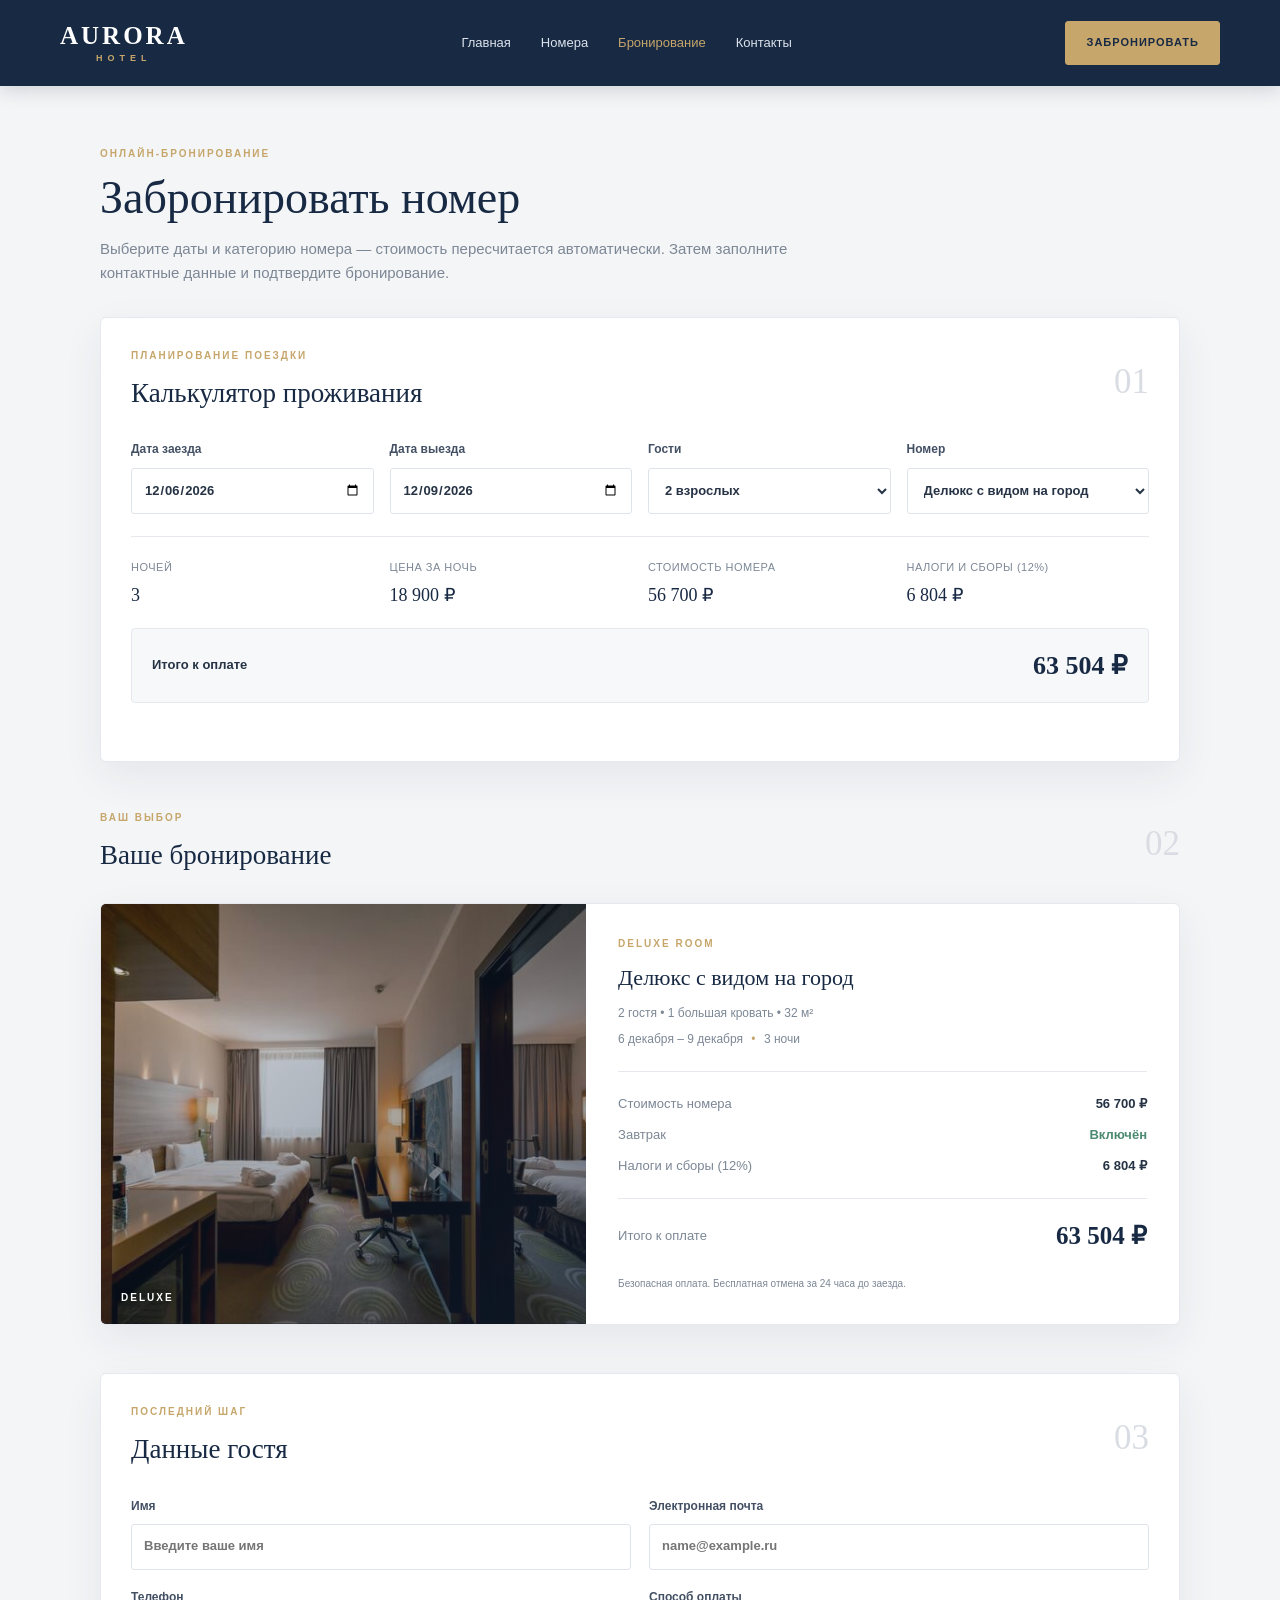
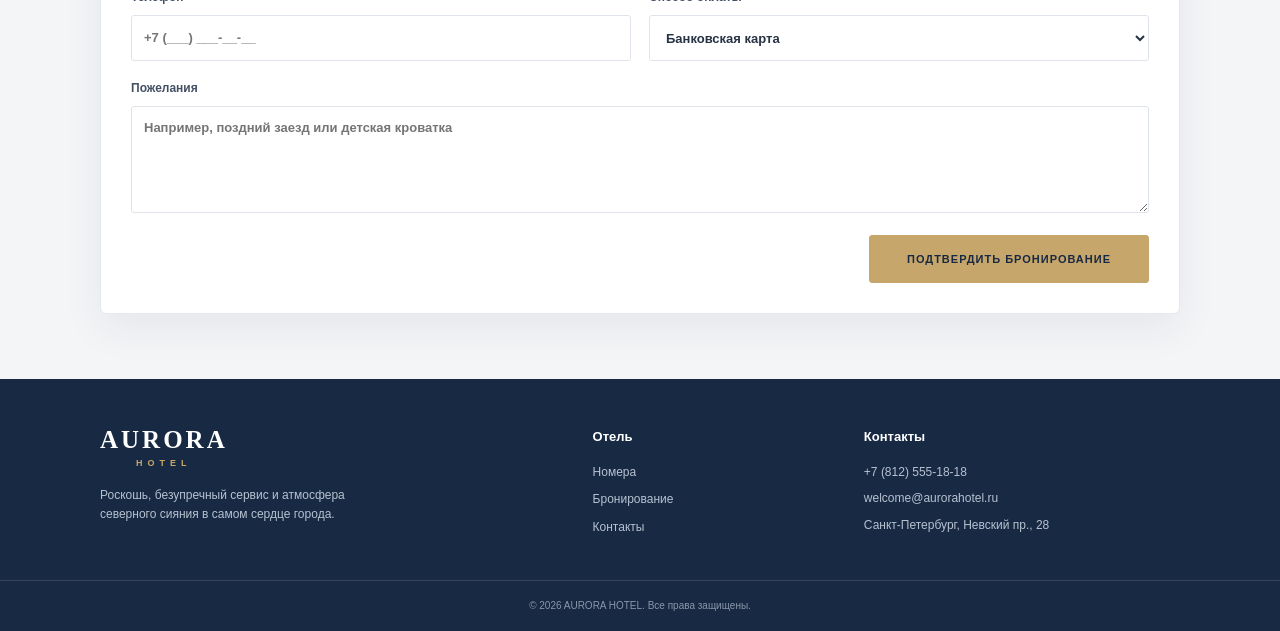
==== booking.html @ 2d05b04e "update" ====
<!DOCTYPE html>
<html lang="ru">
<head>
    <meta charset="UTF-8">
    <meta name="viewport" content="width=device-width, initial-scale=1.0">
    <title>AURORA HOTEL — Бронирование</title>
    <link rel="icon" type="image/svg+xml" href="data:image/svg+xml,%3Csvg xmlns='http://www.w3.org/2000/svg' viewBox='0 0 100 100'%3E%3Crect width='100' height='100' fill='%23172943'/%3E%3Ctext x='50' y='70' font-family='Georgia' font-size='64' fill='%23c6a66b' text-anchor='middle'%3EA%3C/text%3E%3C/svg%3E">
    <link rel="stylesheet" href="styles.css">
</head>
<body>
    <header class="site-header">
        <div class="header-inner">
            <a class="logo" href="index.html">AURORA<span>HOTEL</span></a>
            <nav class="main-nav">
                <a href="index.html">Главная</a>
                <a href="rooms.html">Номера</a>
                <a href="booking.html" class="active">Бронирование</a>
                <a href="contacts.html">Контакты</a>
            </nav>
            <a class="header-button" href="#calculator">Забронировать</a>
        </div>
    </header>

    <main class="container">
        <section class="page-hero">
            <p class="eyebrow">ОНЛАЙН-БРОНИРОВАНИЕ</p>
            <h1>Забронировать номер</h1>
            <p class="intro-text">Выберите даты и категорию номера — стоимость пересчитается автоматически. Затем заполните контактные данные и подтвердите бронирование.</p>
        </section>

        <section class="panel booking-panel" id="calculator">
            <div class="section-heading">
                <div>
                    <p class="eyebrow">ПЛАНИРОВАНИЕ ПОЕЗДКИ</p>
                    <h2>Калькулятор проживания</h2>
                </div>
                <span class="step-number">01</span>
            </div>
            <div class="booking-grid">
                <label class="field">
                    <span>Дата заезда</span>
                    <input type="date" id="calc-checkin">
                </label>
                <label class="field">
                    <span>Дата выезда</span>
                    <input type="date" id="calc-checkout">
                </label>
                <label class="field">
                    <span>Гости</span>
                    <select id="calc-guests">
                        <option value="1">1 взрослый</option>
                        <option value="2" selected>2 взрослых</option>
                        <option value="3">2 взрослых + 1 ребёнок</option>
                        <option value="4">2 взрослых + 2 ребёнка</option>
                    </select>
                </label>
                <label class="field">
                    <span>Номер</span>
                    <select id="calc-room">
                        <option value="standard">Стандарт</option>
                        <option value="deluxe" selected>Делюкс с видом на город</option>
                        <option value="premier">Премьер с террасой</option>
                        <option value="family">Семейный люкс</option>
                    </select>
                </label>
            </div>

            <div class="calc-summary">
                <div class="calc-result-grid">
                    <div class="calc-cell">
                        <span>Ночей</span>
                        <strong id="calc-nights">—</strong>
                    </div>
                    <div class="calc-cell">
                        <span>Цена за ночь</span>
                        <strong id="calc-per-night">—</strong>
                    </div>
                    <div class="calc-cell">
                        <span>Стоимость номера</span>
                        <strong id="calc-base">—</strong>
                    </div>
                    <div class="calc-cell">
                        <span>Налоги и сборы (12%)</span>
                        <strong id="calc-tax">—</strong>
                    </div>
                </div>
                <div class="calc-total">
                    <span>Итого к оплате</span>
                    <strong id="calc-total">—</strong>
                </div>
                <p class="calc-warning" id="calc-warning"></p>
            </div>
        </section>

        <section class="reservation-section">
            <div class="section-heading">
                <div>
                    <p class="eyebrow">ВАШ ВЫБОР</p>
                    <h2>Ваше бронирование</h2>
                </div>
                <span class="step-number">02</span>
            </div>
            <article class="reservation-card">
                <div class="room-photo reservation-photo deluxe-res" role="img" aria-label="Интерьер выбранного номера">
                    <span class="photo-label" id="res-photo-label">DELUXE</span>
                </div>
                <div class="reservation-info">
                    <p class="room-category" id="res-category">DELUXE ROOM</p>
                    <h3 id="res-name">Делюкс с видом на город</h3>
                    <p class="room-details" id="res-details">2 гостя • 1 большая кровать • 32 м²</p>
                    <p class="stay-dates" id="res-dates">—</p>
                    <div class="price-list">
                        <div><span>Стоимость номера</span><strong id="res-base">—</strong></div>
                        <div><span>Завтрак</span><strong class="included">Включён</strong></div>
                        <div><span>Налоги и сборы (12%)</span><strong id="res-tax">—</strong></div>
                    </div>
                    <div class="total-price"><span>Итого к оплате</span><strong id="res-total">—</strong></div>
                    <p class="secure-note">Безопасная оплата. Бесплатная отмена за 24 часа до заезда.</p>
                </div>
            </article>
        </section>

        <section class="panel guest-panel" id="guest">
            <div class="section-heading">
                <div>
                    <p class="eyebrow">ПОСЛЕДНИЙ ШАГ</p>
                    <h2>Данные гостя</h2>
                </div>
                <span class="step-number">03</span>
            </div>
            <form action="#" method="post">
                <div class="guest-grid">
                    <label class="field">
                        <span>Имя</span>
                        <input type="text" placeholder="Введите ваше имя" required>
                    </label>
                    <label class="field">
                        <span>Электронная почта</span>
                        <input type="email" placeholder="name@example.ru" required>
                    </label>
                    <label class="field">
                        <span>Телефон</span>
                        <input type="tel" placeholder="+7 (___) ___-__-__" required>
                    </label>
                    <label class="field">
                        <span>Способ оплаты</span>
                        <select>
                            <option>Банковская карта</option>
                            <option>При заселении</option>
                            <option>Безналичный расчёт</option>
                        </select>
                    </label>
                    <label class="field full-width">
                        <span>Пожелания</span>
                        <textarea rows="4" placeholder="Например, поздний заезд или детская кроватка"></textarea>
                    </label>
                </div>
                <div class="form-actions">
                    <button class="primary-button" type="submit">Подтвердить бронирование</button>
                </div>
            </form>
        </section>
    </main>

    <footer class="site-footer">
        <div class="footer-inner">
            <div class="footer-about">
                <a class="logo footer-logo" href="index.html">AURORA<span>HOTEL</span></a>
                <p>Роскошь, безупречный сервис и атмосфера северного сияния в самом сердце города.</p>
            </div>
            <div class="footer-column">
                <h3>Отель</h3>
                <a href="rooms.html">Номера</a>
                <a href="booking.html">Бронирование</a>
                <a href="contacts.html">Контакты</a>
            </div>
            <div class="footer-column">
                <h3>Контакты</h3>
                <p>+7 (812) 555-18-18</p>
                <p>welcome@aurorahotel.ru</p>
                <p>Санкт-Петербург, Невский пр., 28</p>
            </div>
        </div>
        <div class="footer-bottom">© 2026 AURORA HOTEL. Все права защищены.</div>
    </footer>

    <script src="script.js"></script>
</body>
</html>
---- styles.css ----
:root {
    --navy: #172943;
    --navy-light: #243b5b;
    --gold: #c6a66b;
    --text: #263345;
    --muted: #7c8795;
    --background: #f4f5f7;
    --white: #ffffff;
    --border: #e5e8ed;
    --shadow: 0 14px 40px rgba(26, 43, 68, 0.07);
}

* {
    box-sizing: border-box;
}

html {
    scroll-behavior: smooth;
}

body {
    margin: 0;
    background: var(--background);
    color: var(--text);
    font-family: Arial, Helvetica, sans-serif;
    font-size: 15px;
    line-height: 1.6;
}

a {
    color: inherit;
    text-decoration: none;
}

.site-header {
    background: var(--navy);
    color: var(--white);
    box-shadow: 0 4px 18px rgba(12, 27, 47, 0.16);
}

.header-inner {
    width: min(1160px, calc(100% - 40px));
    min-height: 86px;
    margin: 0 auto;
    display: flex;
    align-items: center;
    justify-content: space-between;
    gap: 28px;
}

.logo {
    display: inline-flex;
    flex-direction: column;
    color: var(--white);
    font-family: Georgia, "Times New Roman", serif;
    font-size: 25px;
    font-weight: bold;
    letter-spacing: 3px;
    line-height: 1.05;
}

.logo span {
    margin-top: 5px;
    color: var(--gold);
    font-family: Arial, sans-serif;
    font-size: 9px;
    letter-spacing: 5px;
    text-align: center;
}

.main-nav {
    display: flex;
    align-items: center;
    gap: 30px;
}

.main-nav a {
    color: #dce3ec;
    font-size: 13px;
    transition: color 0.2s ease;
}

.main-nav a:hover,
.main-nav a.active {
    color: var(--gold);
}

.header-button,
.primary-button {
    display: inline-block;
    border: 1px solid var(--gold);
    border-radius: 3px;
    background: var(--gold);
    color: #172943;
    padding: 12px 20px;
    font-size: 11px;
    font-weight: bold;
    letter-spacing: 1px;
    text-transform: uppercase;
    cursor: pointer;
    transition: background 0.2s ease, transform 0.2s ease;
    font-family: inherit;
}

.header-button:hover,
.primary-button:hover {
    background: #d5b982;
    transform: translateY(-2px);
}

.container {
    width: min(1080px, calc(100% - 40px));
    margin: 0 auto;
}

.intro,
.page-hero {
    padding: 60px 0 32px;
}

.eyebrow,
.room-category {
    margin: 0 0 8px;
    color: var(--gold);
    font-size: 10px;
    font-weight: bold;
    letter-spacing: 2px;
}

h1, h2, h3, p {
    margin-top: 0;
}

h1, h2, h3 {
    color: var(--navy);
    font-family: Georgia, "Times New Roman", serif;
    font-weight: normal;
}

h1 {
    margin-bottom: 12px;
    font-size: clamp(32px, 5vw, 46px);
    line-height: 1.2;
}

h2 {
    margin-bottom: 0;
    font-size: 27px;
}

h3 {
    margin-bottom: 9px;
    font-size: 22px;
}

.intro-text {
    max-width: 720px;
    margin-bottom: 0;
    color: var(--muted);
}

.panel,
.reservation-card,
.room-card {
    border: 1px solid var(--border);
    border-radius: 6px;
    background: var(--white);
    box-shadow: var(--shadow);
}

.panel {
    padding: 30px;
    margin-bottom: 48px;
}

.section-heading {
    display: flex;
    align-items: center;
    justify-content: space-between;
    gap: 20px;
    margin-bottom: 25px;
    flex-wrap: wrap;
}

.step-number {
    color: #d9dde3;
    font-family: Georgia, "Times New Roman", serif;
    font-size: 35px;
}

.booking-grid {
    display: grid;
    grid-template-columns: repeat(4, minmax(0, 1fr));
    gap: 16px;
}

.field {
    display: flex;
    flex-direction: column;
    gap: 8px;
    color: #435064;
    font-size: 12px;
    font-weight: bold;
}

input,
select,
textarea {
    width: 100%;
    min-height: 46px;
    padding: 11px 12px;
    border: 1px solid #dfe4ea;
    border-radius: 3px;
    outline: none;
    background: #fff;
    color: var(--text);
    font: inherit;
    font-size: 13px;
    transition: border-color 0.2s ease, box-shadow 0.2s ease;
}

input:focus,
select:focus,
textarea:focus {
    border-color: var(--gold);
    box-shadow: 0 0 0 3px rgba(198, 166, 107, 0.14);
}

.reservation-section {
    margin-bottom: 48px;
}

.reservation-card {
    display: grid;
    grid-template-columns: 0.9fr 1.1fr;
    overflow: hidden;
}

.room-photo {
    position: relative;
    min-height: 230px;
    overflow: hidden;
    background-color: #9da6ad;
    background-position: center;
    background-size: cover;
    background-repeat: no-repeat;
}

/* --- Фото в карточке "Ваше бронирование" --- */
.reservation-photo {
    min-height: 100%;
    position: relative;
    background-image: url("images/room-deluxe.svg");
}

.reservation-photo::after {
    content: "";
    position: absolute;
    inset: 0;
    background: linear-gradient(135deg, rgba(23, 41, 67, .15), rgba(23, 41, 67, .55));
    pointer-events: none;
}

.reservation-photo.standard-res { background-image: url("images/room-standard.jpg"); }
.reservation-photo.deluxe-res   { background-image: url("images/room-deluxe.jpg"); }
.reservation-photo.premier-res  { background-image: url("images/room-premier.jpeg"); }
.reservation-photo.family-res   { background-image: url("images/room-family.jpg"); }

.photo-label {
    position: absolute;
    bottom: 18px;
    left: 20px;
    z-index: 1;
    color: #fff;
    font-size: 10px;
    font-weight: bold;
    letter-spacing: 2px;
    text-shadow: 0 1px 4px rgba(0, 0, 0, 0.5);
}

.reservation-info {
    padding: 32px;
}

.room-details,
.stay-dates {
    margin-bottom: 7px;
    color: var(--muted);
    font-size: 12px;
}

.room-details span,
.stay-dates span {
    padding: 0 5px;
    color: var(--gold);
}

.price-list {
    margin-top: 22px;
    padding: 17px 0;
    border-top: 1px solid var(--border);
    border-bottom: 1px solid var(--border);
}

.price-list div,
.total-price {
    display: flex;
    justify-content: space-between;
    gap: 15px;
    padding: 5px 0;
    font-size: 13px;
}

.price-list span,
.total-price span {
    color: var(--muted);
}

.price-list strong {
    color: var(--text);
}

.price-list .included {
    color: #4b8a70;
}

.total-price {
    align-items: center;
    padding: 17px 0 20px;
}

.total-price strong {
    color: var(--navy);
    font-family: Georgia, "Times New Roman", serif;
    font-size: 25px;
}

.secure-note {
    margin: 0;
    color: var(--muted);
    font-size: 10px;
}

.guest-panel {
    margin-bottom: 65px;
}

.guest-grid {
    display: grid;
    grid-template-columns: repeat(2, minmax(0, 1fr));
    gap: 18px;
}

.full-width {
    grid-column: 1 / -1;
}

textarea {
    min-height: 105px;
    resize: vertical;
}

.form-actions {
    margin-top: 22px;
    display: flex;
    justify-content: flex-end;
}

.form-actions .primary-button {
    min-width: 280px;
    min-height: 48px;
}

.rooms-section {
    padding-bottom: 55px;
}

.rooms-section > .section-heading {
    margin-bottom: 25px;
}

.rooms-grid {
    display: grid;
    grid-template-columns: repeat(auto-fit, minmax(240px, 1fr));
    gap: 20px;
}

.room-card {
    overflow: hidden;
    transition: transform 0.25s ease, box-shadow 0.25s ease;
    display: flex;
    flex-direction: column;
}

.room-card:hover {
    transform: translateY(-5px);
    box-shadow: 0 18px 45px rgba(26, 43, 68, 0.12);
}

.room-card .room-photo {
    min-height: 190px;
}

/* --- Фото карточек номеров (замени .svg на .jpg при необходимости) --- */
.standard-photo { background-image: url("images/room-standard.jpg"); }
.deluxe-photo   { background-image: url("images/room-deluxe.jpg"); }
.premier-photo  { background-image: url("images/room-premier.jpeg"); }
.family-photo   { background-image: url("images/room-family.jpg"); }

.room-card-content {
    padding: 22px;
    display: flex;
    flex-direction: column;
    flex: 1;
}

.room-card-content > p:not(.room-category) {
    margin-bottom: 16px;
    color: var(--muted);
    font-size: 12px;
}

.amenities {
    list-style: none;
    padding: 0;
    margin: 0 0 18px;
    display: grid;
    grid-template-columns: repeat(2, minmax(0, 1fr));
    gap: 6px 18px;
    font-size: 12px;
    color: var(--text);
}

.amenities li::before {
    content: "✓";
    color: var(--gold);
    font-weight: bold;
    margin-right: 6px;
}

.room-card-bottom {
    display: flex;
    align-items: center;
    justify-content: space-between;
    gap: 10px;
    padding-top: 15px;
    margin-top: auto;
    border-top: 1px solid var(--border);
}

.room-card-bottom div {
    display: flex;
    align-items: baseline;
    flex-wrap: wrap;
    gap: 4px;
}

.room-card-bottom span,
.room-card-bottom small {
    color: var(--muted);
    font-size: 11px;
}

.room-card-bottom strong {
    color: var(--navy);
    font-family: Georgia, "Times New Roman", serif;
    font-size: 19px;
}

.outline-button {
    padding: 9px 13px;
    border: 1px solid var(--gold);
    border-radius: 3px;
    color: var(--navy);
    font-size: 10px;
    font-weight: bold;
    letter-spacing: 1px;
    text-transform: uppercase;
    transition: background 0.2s ease, color 0.2s ease;
    white-space: nowrap;
}

.outline-button:hover {
    background: var(--gold);
    color: var(--white);
}

.cta-band {
    background: var(--navy);
    color: var(--white);
    padding: 40px 34px;
    border-radius: 6px;
    margin: 0 0 65px;
    display: flex;
    align-items: center;
    justify-content: space-between;
    gap: 30px;
    flex-wrap: wrap;
    box-shadow: var(--shadow);
}

.cta-band h2 {
    color: var(--white);
    margin-bottom: 8px;
}

.cta-band p {
    color: #b7c2d0;
    margin-bottom: 0;
    max-width: 540px;
}

.table-wrap {
    background: var(--white);
    border: 1px solid var(--border);
    border-radius: 6px;
    overflow: hidden;
    box-shadow: var(--shadow);
    margin-bottom: 55px;
}

.info-table {
    width: 100%;
    border-collapse: collapse;
    font-size: 13px;
}

.info-table th,
.info-table td {
    padding: 14px 18px;
    border-bottom: 1px solid var(--border);
    text-align: left;
}

.info-table th {
    color: var(--navy);
    font-weight: bold;
    background: #f7f8fa;
    font-size: 12px;
    letter-spacing: 1px;
    text-transform: uppercase;
}

.info-table tr:last-child td {
    border-bottom: none;
}

.contacts-grid {
    display: grid;
    grid-template-columns: 1fr 1fr;
    gap: 24px;
    margin-bottom: 55px;
}

.contact-card {
    background: var(--white);
    border: 1px solid var(--border);
    border-radius: 6px;
    padding: 28px;
    box-shadow: var(--shadow);
}

.contact-card h3 {
    margin-bottom: 16px;
    font-size: 20px;
}

.contact-line {
    margin-bottom: 10px;
    font-size: 13px;
}

.contact-line span {
    display: inline-block;
    min-width: 100px;
    color: var(--muted);
    font-size: 11px;
    letter-spacing: 1px;
    text-transform: uppercase;
}

.contact-line a {
    color: var(--navy);
    border-bottom: 1px dotted var(--gold);
}

.map-placeholder {
    position: relative;
    min-height: 280px;
    border-radius: 6px;
    overflow: hidden;
    display: flex;
    align-items: center;
    justify-content: center;
    border: 1px solid var(--border);
    background: linear-gradient(135deg, #dfe3e8, #b9c0c9);
}

.map-placeholder::before {
    content: "";
    position: absolute;
    inset: 0;
    background-image:
        linear-gradient(rgba(255, 255, 255, 0.55) 1px, transparent 1px),
        linear-gradient(90deg, rgba(255, 255, 255, 0.55) 1px, transparent 1px);
    background-size: 44px 44px;
}

.map-placeholder span {
    position: relative;
    z-index: 1;
    background: var(--white);
    color: var(--navy);
    padding: 10px 18px;
    border-radius: 4px;
    box-shadow: var(--shadow);
    font-size: 12px;
    letter-spacing: 1px;
    text-transform: uppercase;
}

.site-footer {
    background: var(--navy);
    color: #d0d8e2;
}

.footer-inner {
    width: min(1080px, calc(100% - 40px));
    display: grid;
    grid-template-columns: 1.4fr 0.7fr 1fr;
    gap: 50px;
    margin: 0 auto;
    padding: 48px 0 35px;
}

.footer-logo {
    margin-bottom: 18px;
}

.footer-about p,
.footer-column p,
.footer-column a {
    color: #b7c2d0;
    font-size: 12px;
}

.footer-about p {
    max-width: 300px;
    margin-bottom: 0;
}

.footer-column h3 {
    margin-bottom: 15px;
    color: var(--white);
    font-family: Arial, sans-serif;
    font-size: 13px;
    font-weight: bold;
}

.footer-column a {
    display: block;
    margin-bottom: 8px;
    transition: color 0.2s ease;
}

.footer-column a:hover {
    color: var(--gold);
}

.footer-column p {
    margin-bottom: 7px;
}

.footer-bottom {
    padding: 17px 20px;
    border-top: 1px solid rgba(255, 255, 255, 0.12);
    color: #8997a9;
    font-size: 10px;
    text-align: center;
}

/* ===== Калькулятор проживания ===== */
.calc-summary {
    margin-top: 22px;
    padding-top: 22px;
    border-top: 1px solid var(--border);
}

.calc-result-grid {
    display: grid;
    grid-template-columns: repeat(4, minmax(0, 1fr));
    gap: 16px;
    margin-bottom: 18px;
}

.calc-cell {
    display: flex;
    flex-direction: column;
    gap: 4px;
}

.calc-cell span {
    color: var(--muted);
    font-size: 11px;
    letter-spacing: 0.5px;
    text-transform: uppercase;
}

.calc-cell strong {
    color: var(--navy);
    font-family: Georgia, "Times New Roman", serif;
    font-size: 18px;
    font-weight: normal;
}

.calc-total {
    display: flex;
    align-items: center;
    justify-content: space-between;
    gap: 15px;
    padding: 16px 20px;
    background: #f7f8fa;
    border: 1px solid var(--border);
    border-radius: 4px;
}

.calc-total span {
    color: var(--text);
    font-size: 13px;
    font-weight: bold;
}

.calc-total strong {
    color: var(--navy);
    font-family: Georgia, "Times New Roman", serif;
    font-size: 26px;
}

.calc-warning {
    min-height: 18px;
    margin: 10px 0 0;
    color: #c0623d;
    font-size: 12px;
}

@media (max-width: 850px) {
    .booking-grid {
        grid-template-columns: repeat(2, minmax(0, 1fr));
    }

    .reservation-card {
        grid-template-columns: 1fr 1fr;
    }

    .main-nav {
        gap: 16px;
    }

    .contacts-grid {
        grid-template-columns: 1fr;
    }
}

@media (max-width: 600px) {
    .header-inner {
        width: calc(100% - 28px);
        min-height: auto;
        flex-wrap: wrap;
        padding: 17px 0;
        gap: 15px;
    }

    .logo {
        font-size: 21px;
    }

    .main-nav {
        order: 3;
        width: 100%;
        justify-content: space-between;
        gap: 8px;
    }

    .main-nav a {
        font-size: 11px;
    }

    .header-button {
        padding: 10px 12px;
        font-size: 9px;
    }

    .container {
        width: calc(100% - 28px);
    }

    .intro,
    .page-hero {
        padding: 42px 0 24px;
    }

    .panel {
        padding: 21px 17px;
        margin-bottom: 32px;
    }

    .booking-grid,
    .guest-grid,
    .rooms-grid,
    .reservation-card,
    .footer-inner {
        grid-template-columns: 1fr;
    }

    .reservation-photo {
        min-height: 230px;
    }

    .reservation-info {
        padding: 23px 18px;
    }

    .rooms-section {
        padding-bottom: 40px;
    }

    .footer-inner {
        gap: 28px;
        padding: 38px 0 25px;
    }

    .step-number {
        font-size: 27px;
    }

    h2 {
        font-size: 24px;
    }

    .cta-band {
        padding: 26px 20px;
        margin-bottom: 45px;
    }

    .form-actions {
        justify-content: stretch;
    }

    .form-actions .primary-button {
        width: 100%;
        min-width: 0;
    }

    .amenities {
        grid-template-columns: 1fr;
    }

    .calc-result-grid {
        grid-template-columns: repeat(2, minmax(0, 1fr));
    }

    .calc-total {
        flex-direction: column;
        align-items: stretch;
        text-align: center;
        gap: 6px;
    }

    .calc-total strong {
        font-size: 24px;
    }
}
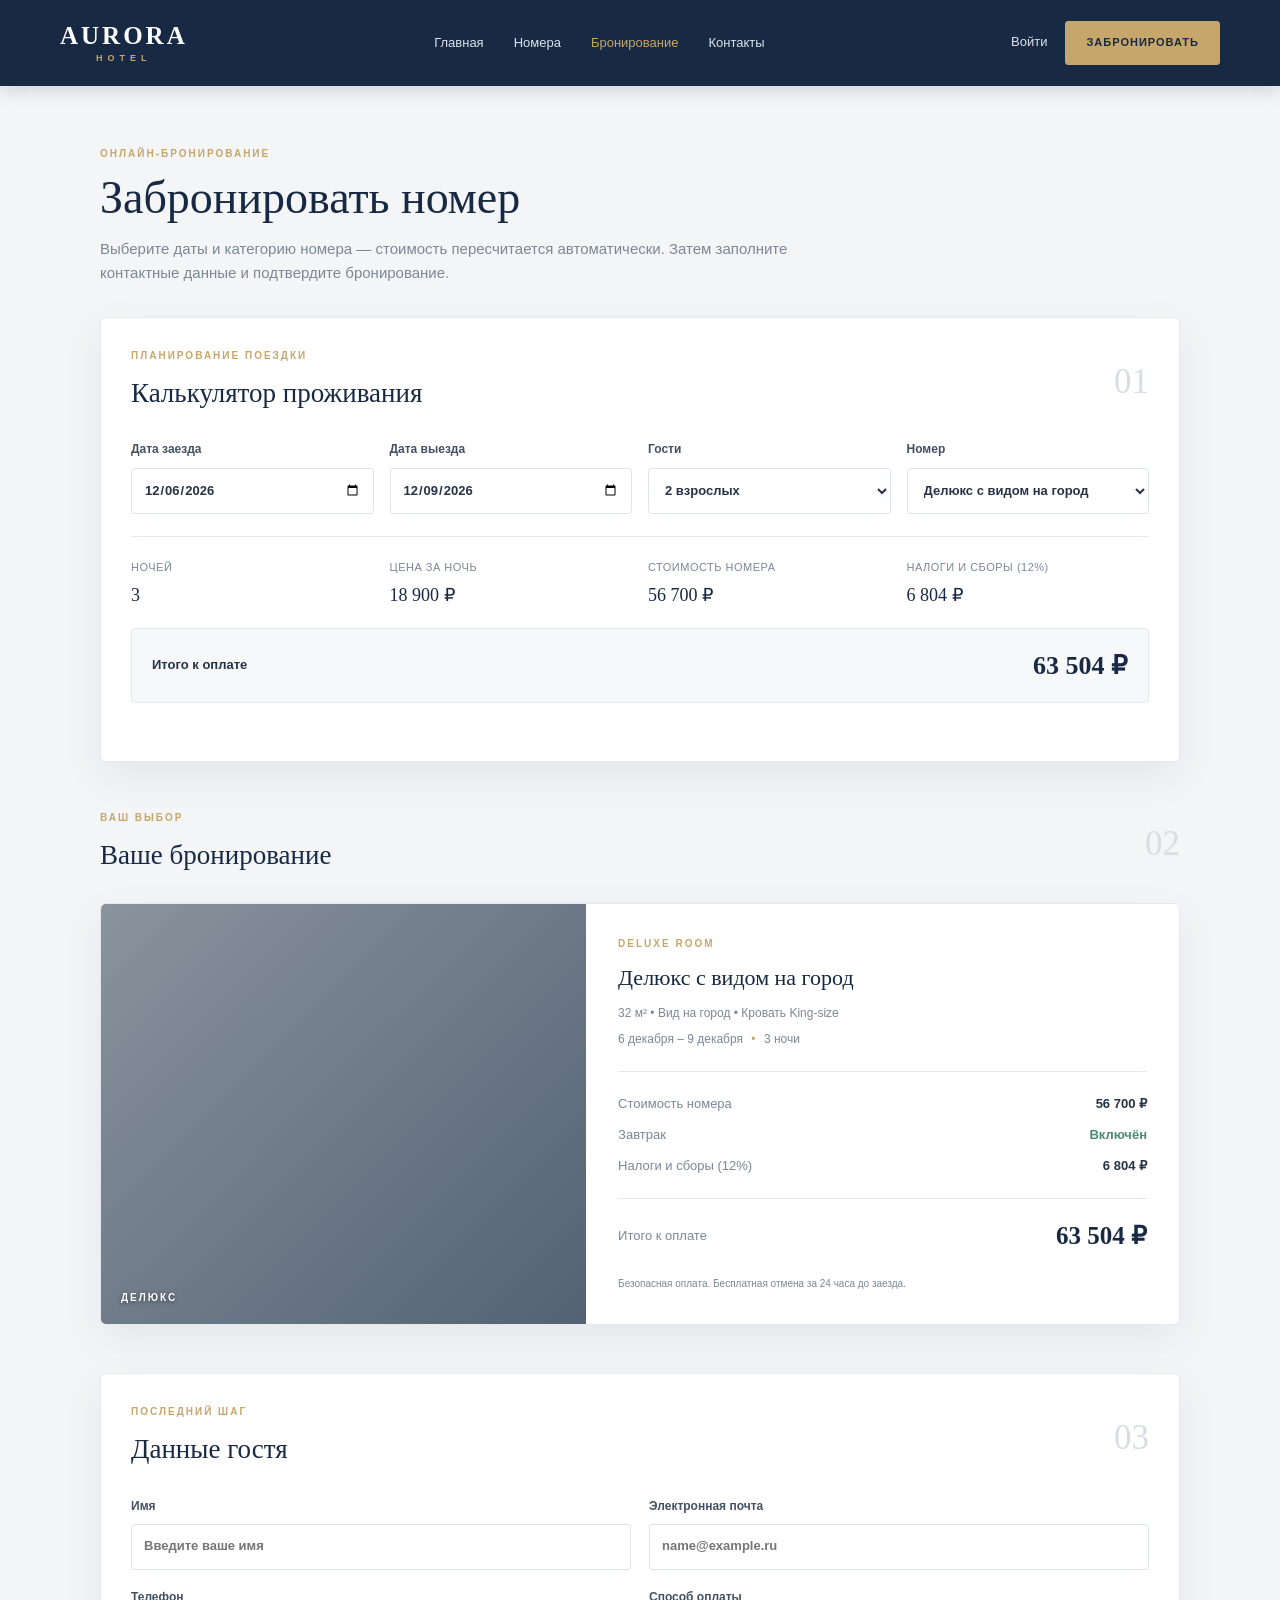
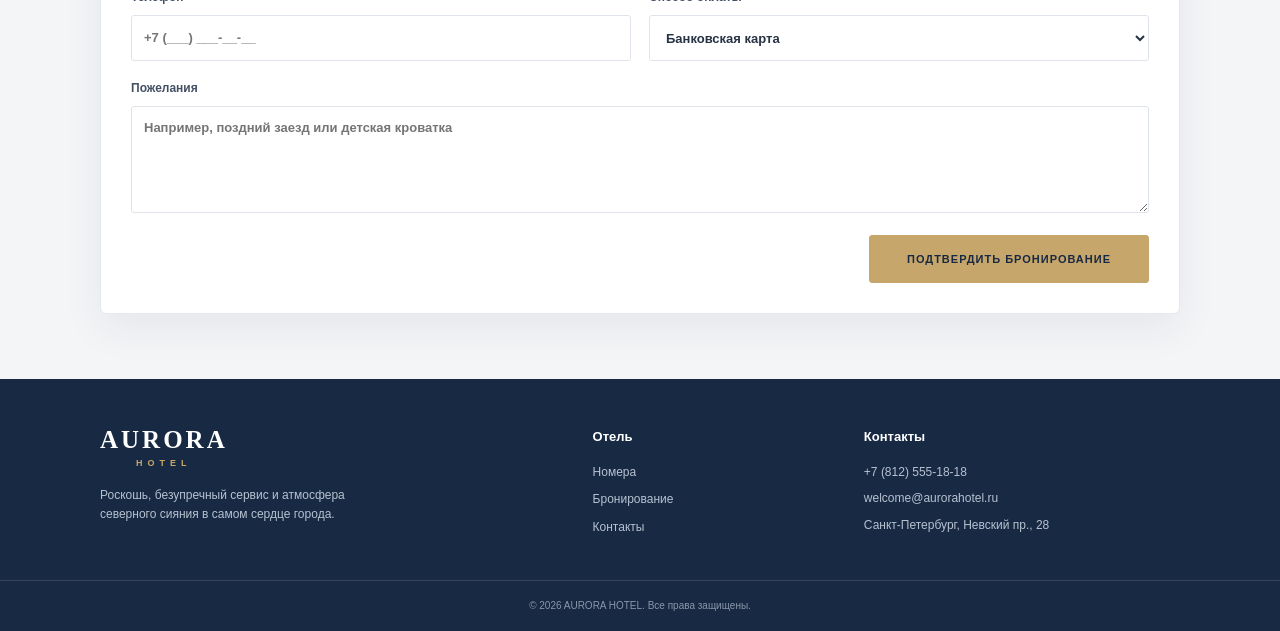
==== commit 85d7b248: "Add files via upload" ====
--- a/booking.html
+++ b/booking.html
@@ -17,7 +17,10 @@
                 <a href="booking.html" class="active">Бронирование</a>
                 <a href="contacts.html">Контакты</a>
             </nav>
-            <a class="header-button" href="#calculator">Забронировать</a>
+            <div class="header-actions">
+                <a class="auth-link" href="register.html" id="auth-link">Войти</a>
+                <a class="header-button" href="#calculator">Забронировать</a>
+            </div>
         </div>
     </header>
 
@@ -128,7 +131,7 @@
                 </div>
                 <span class="step-number">03</span>
             </div>
-            <form action="#" method="post">
+            <form action="#" method="post" id="guest-form">
                 <div class="guest-grid">
                     <label class="field">
                         <span>Имя</span>
--- a/styles.css
+++ b/styles.css
@@ -83,6 +83,24 @@
 .main-nav a:hover,
 .main-nav a.active {
     color: var(--gold);
+}
+
+.header-actions {
+    display: flex;
+    align-items: center;
+    gap: 18px;
+}
+
+.auth-link {
+    color: #dce3ec;
+    font-size: 13px;
+    border-bottom: 1px dotted transparent;
+    transition: color 0.2s ease, border-color 0.2s ease;
+}
+
+.auth-link:hover {
+    color: var(--gold);
+    border-color: var(--gold);
 }
 
 .header-button,
@@ -161,7 +179,12 @@
 
 .panel,
 .reservation-card,
-.room-card {
+.room-card,
+.profile-info-card,
+.booking-item,
+.register-panel,
+.contact-card,
+.detail-price-box {
     border: 1px solid var(--border);
     border-radius: 6px;
     background: var(--white);
@@ -246,7 +269,6 @@
     background-repeat: no-repeat;
 }
 
-/* --- Фото в карточке "Ваше бронирование" --- */
 .reservation-photo {
     min-height: 100%;
     position: relative;
@@ -261,10 +283,10 @@
     pointer-events: none;
 }
 
-.reservation-photo.standard-res { background-image: url("images/room-standard.jpg"); }
-.reservation-photo.deluxe-res   { background-image: url("images/room-deluxe.jpg"); }
-.reservation-photo.premier-res  { background-image: url("images/room-premier.jpeg"); }
-.reservation-photo.family-res   { background-image: url("images/room-family.jpg"); }
+.reservation-photo.standard-res { background-image: url("images/room-standard.svg"); }
+.reservation-photo.deluxe-res   { background-image: url("images/room-deluxe.svg"); }
+.reservation-photo.premier-res  { background-image: url("images/room-premier.svg"); }
+.reservation-photo.family-res   { background-image: url("images/room-family.svg"); }
 
 .photo-label {
     position: absolute;
@@ -401,11 +423,10 @@
     min-height: 190px;
 }
 
-/* --- Фото карточек номеров (замени .svg на .jpg при необходимости) --- */
-.standard-photo { background-image: url("images/room-standard.jpg"); }
-.deluxe-photo   { background-image: url("images/room-deluxe.jpg"); }
-.premier-photo  { background-image: url("images/room-premier.jpeg"); }
-.family-photo   { background-image: url("images/room-family.jpg"); }
+.standard-photo { background-image: url("images/room-standard.svg"); }
+.deluxe-photo   { background-image: url("images/room-deluxe.svg"); }
+.premier-photo  { background-image: url("images/room-premier.svg"); }
+.family-photo   { background-image: url("images/room-family.svg"); }
 
 .room-card-content {
     padding: 22px;
@@ -553,11 +574,7 @@
 }
 
 .contact-card {
-    background: var(--white);
-    border: 1px solid var(--border);
-    border-radius: 6px;
     padding: 28px;
-    box-shadow: var(--shadow);
 }
 
 .contact-card h3 {
@@ -679,7 +696,7 @@
     text-align: center;
 }
 
-/* ===== Калькулятор проживания ===== */
+/* ===== Калькулятор ===== */
 .calc-summary {
     margin-top: 22px;
     padding-top: 22px;
@@ -743,6 +760,314 @@
     font-size: 12px;
 }
 
+/* ===== Профиль и регистрация ===== */
+.profile-hero {
+    display: flex;
+    align-items: center;
+    gap: 24px;
+    flex-wrap: wrap;
+}
+
+.avatar {
+    width: 84px;
+    height: 84px;
+    border-radius: 50%;
+    background: var(--navy);
+    color: var(--gold);
+    font-family: Georgia, "Times New Roman", serif;
+    font-size: 30px;
+    font-weight: bold;
+    display: flex;
+    align-items: center;
+    justify-content: center;
+    letter-spacing: 1px;
+    box-shadow: var(--shadow);
+    flex-shrink: 0;
+}
+
+.profile-info-card {
+    padding: 8px 30px;
+    margin-bottom: 40px;
+}
+
+.profile-info-row {
+    display: flex;
+    justify-content: space-between;
+    gap: 20px;
+    padding: 14px 0;
+    border-bottom: 1px solid var(--border);
+    font-size: 14px;
+}
+
+.profile-info-row:last-child {
+    border-bottom: none;
+}
+
+.profile-info-row span {
+    color: var(--muted);
+    font-size: 11px;
+    letter-spacing: 1px;
+    text-transform: uppercase;
+}
+
+.profile-info-row strong {
+    color: var(--navy);
+    font-weight: normal;
+}
+
+.profile-toolbar {
+    display: flex;
+    justify-content: flex-end;
+    gap: 12px;
+    margin-bottom: 22px;
+    flex-wrap: wrap;
+}
+
+.bookings-list {
+    display: flex;
+    flex-direction: column;
+    gap: 16px;
+    margin-bottom: 55px;
+}
+
+.booking-item {
+    padding: 22px 26px;
+    display: flex;
+    align-items: center;
+    justify-content: space-between;
+    gap: 20px;
+    flex-wrap: wrap;
+}
+
+.booking-item-main h3 {
+    margin-bottom: 6px;
+    font-size: 20px;
+}
+
+.booking-item-main .room-category {
+    margin-bottom: 6px;
+}
+
+.booking-item-main .room-details {
+    margin-bottom: 3px;
+}
+
+.booking-item-price {
+    display: flex;
+    flex-direction: column;
+    align-items: flex-end;
+    gap: 2px;
+    flex-shrink: 0;
+}
+
+.booking-item-price span {
+    color: var(--muted);
+    font-size: 11px;
+    letter-spacing: 1px;
+    text-transform: uppercase;
+}
+
+.booking-item-price strong {
+    color: var(--navy);
+    font-family: Georgia, "Times New Roman", serif;
+    font-size: 22px;
+    font-weight: normal;
+}
+
+.empty-state {
+    text-align: center;
+    padding: 50px 24px;
+    background: var(--white);
+    border: 1px dashed var(--border);
+    border-radius: 6px;
+    margin-bottom: 55px;
+}
+
+.empty-state p {
+    color: var(--muted);
+    margin-bottom: 18px;
+}
+
+.register-panel {
+    max-width: 560px;
+    margin: 0 auto 65px;
+    padding: 32px;
+}
+
+.register-grid {
+    display: grid;
+    grid-template-columns: 1fr 1fr;
+    gap: 16px;
+}
+
+.register-grid .full-width {
+    grid-column: 1 / -1;
+}
+
+.register-error {
+    min-height: 18px;
+    margin: 10px 0 0;
+    color: #c0623d;
+    font-size: 12px;
+    text-align: center;
+}
+
+.register-submit {
+    margin-top: 22px;
+}
+
+.register-submit .primary-button {
+    width: 100%;
+    min-height: 48px;
+}
+
+.register-login-note {
+    margin: 16px 0 0;
+    text-align: center;
+    font-size: 12px;
+    color: var(--muted);
+}
+
+.register-login-note a {
+    color: var(--navy);
+    border-bottom: 1px dotted var(--gold);
+}
+
+/* ===== Страница номера (room.html) ===== */
+.room-breadcrumbs {
+    padding: 25px 0 10px;
+    font-size: 12px;
+    color: var(--muted);
+}
+
+.room-breadcrumbs a {
+    color: var(--muted);
+    text-decoration: underline;
+}
+
+.room-breadcrumbs a:hover {
+    color: var(--navy);
+}
+
+.room-breadcrumbs span {
+    color: var(--navy);
+    font-weight: bold;
+}
+
+.room-detail-layout {
+    display: grid;
+    grid-template-columns: 1.1fr 0.9fr;
+    gap: 40px;
+    margin-bottom: 65px;
+    padding-top: 10px;
+}
+
+.room-gallery {
+    display: flex;
+    flex-direction: column;
+    gap: 12px;
+}
+
+.main-photo-wrapper {
+    width: 100%;
+    aspect-ratio: 4 / 3;
+    border-radius: 6px;
+    overflow: hidden;
+    background: #e0e0e0;
+    box-shadow: var(--shadow);
+}
+
+.main-photo {
+    width: 100%;
+    height: 100%;
+    object-fit: cover;
+    display: block;
+    transition: opacity 0.2s ease;
+}
+
+.thumbnails {
+    display: flex;
+    gap: 10px;
+    overflow-x: auto;
+    padding-bottom: 4px;
+}
+
+.thumb {
+    width: 80px;
+    height: 60px;
+    object-fit: cover;
+    border-radius: 4px;
+    cursor: pointer;
+    opacity: 0.6;
+    border: 2px solid transparent;
+    transition: opacity 0.2s ease, border-color 0.2s ease;
+}
+
+.thumb:hover {
+    opacity: 1;
+}
+
+.thumb.active {
+    opacity: 1;
+    border-color: var(--gold);
+}
+
+.room-detail-info {
+    display: flex;
+    flex-direction: column;
+}
+
+.room-detail-info h1 {
+    margin-bottom: 16px;
+}
+
+.detail-desc {
+    color: var(--text);
+    font-size: 14px;
+    line-height: 1.7;
+    margin-bottom: 24px;
+}
+
+.detail-price-box {
+    padding: 20px;
+    display: flex;
+    align-items: center;
+    justify-content: space-between;
+    gap: 20px;
+    margin-bottom: 30px;
+}
+
+.detail-price-box span {
+    display: block;
+    color: var(--muted);
+    font-size: 11px;
+    text-transform: uppercase;
+    letter-spacing: 1px;
+    margin-bottom: 4px;
+}
+
+.detail-price-box strong {
+    display: block;
+    color: var(--navy);
+    font-family: Georgia, "Times New Roman", serif;
+    font-size: 28px;
+    font-weight: normal;
+}
+
+.room-detail-info h3 {
+    font-size: 18px;
+    margin-bottom: 16px;
+    padding-bottom: 10px;
+    border-bottom: 1px solid var(--border);
+}
+
+.detail-amenities {
+    grid-template-columns: 1fr 1fr;
+    font-size: 13px;
+    gap: 10px 20px;
+}
+
+/* ===== Адаптивность ===== */
 @media (max-width: 850px) {
     .booking-grid {
         grid-template-columns: repeat(2, minmax(0, 1fr));
@@ -758,6 +1083,22 @@
 
     .contacts-grid {
         grid-template-columns: 1fr;
+    }
+
+    .room-detail-layout {
+        grid-template-columns: 1fr;
+        gap: 30px;
+    }
+    
+    .detail-price-box {
+        flex-direction: column;
+        align-items: stretch;
+        text-align: center;
+        gap: 15px;
+    }
+    
+    .detail-price-box .primary-button {
+        width: 100%;
     }
 }
 
@@ -785,6 +1126,10 @@
         font-size: 11px;
     }
 
+    .header-actions {
+        gap: 10px;
+    }
+
     .header-button {
         padding: 10px 12px;
         font-size: 9px;
@@ -869,4 +1214,22 @@
     .calc-total strong {
         font-size: 24px;
     }
+
+    .avatar {
+        width: 68px;
+        height: 68px;
+        font-size: 24px;
+    }
+
+    .register-grid {
+        grid-template-columns: 1fr;
+    }
+
+    .booking-item {
+        padding: 18px 20px;
+    }
+
+    .booking-item-price {
+        align-items: flex-start;
+    }
 }
